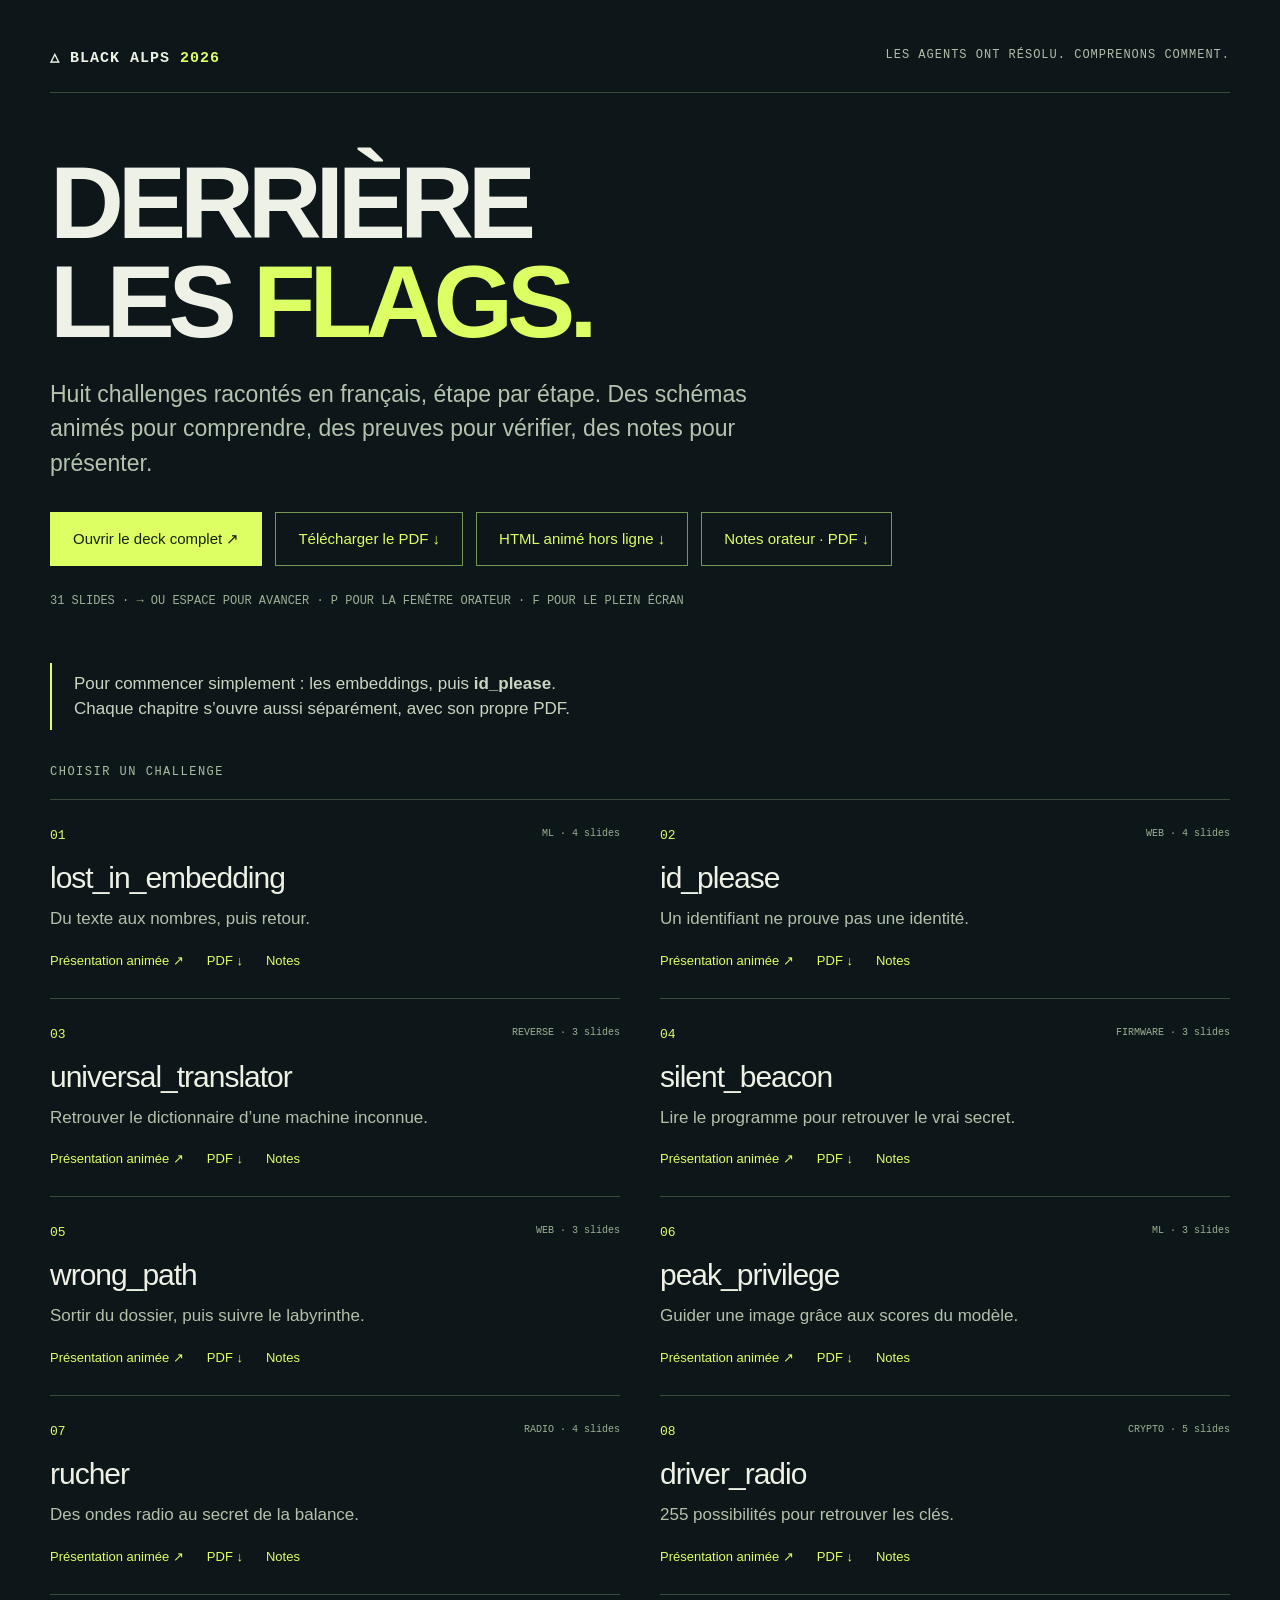
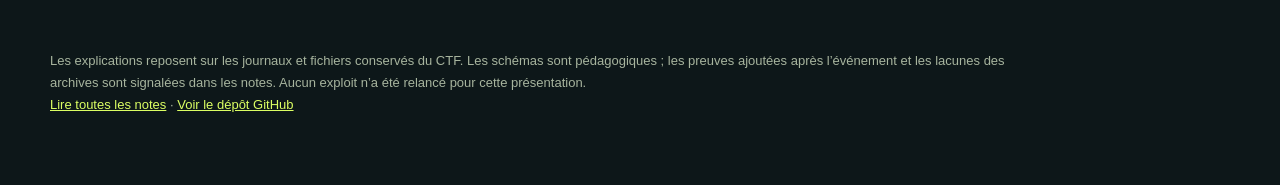
==== index.html @ a1603e73 "Add French animated CTF presentations and PDF exports Assisted-by: codex-auto-review, low, codex" ====
<!doctype html><html lang="fr"><head><meta charset="utf-8"><meta name="viewport" content="width=device-width,initial-scale=1"><meta name="description" content="Huit challenges Black Alps 2026 expliqués en français. Présentations animées, PDF et notes orateur."><title>Derrière les flags — Black Alps 2026</title><style>
:root{color-scheme:dark;font-family:-apple-system,BlinkMacSystemFont,"Helvetica Neue",Arial,sans-serif;color:#edf1e6;background:#0d1719}*{box-sizing:border-box}body{margin:0}main{max-width:1300px;margin:auto;padding:48px 50px 70px}header{display:flex;justify-content:space-between;border-bottom:1px solid #3c493d;padding-bottom:25px;font:12px monospace;letter-spacing:1px;color:#b1bda9}.brand{font-weight:700;font-size:15px;color:#edf1e6}.brand b{color:#dcff63}h1{font-size:clamp(55px,8vw,112px);line-height:.97;letter-spacing:-.06em;margin:60px 0 25px;max-width:1000px}h1 em{font-style:normal;color:#dcff63}.intro{font-size:23px;line-height:1.5;color:#b5c2ae;max-width:750px}.actions{display:flex;gap:13px;flex-wrap:wrap;margin:32px 0 25px}.actions a{border:1px solid #769754;padding:17px 22px;text-decoration:none;color:#dcff63;font-size:15px}.actions a:first-child{background:#dcff63;color:#162014;border-color:#dcff63}.hint{font:12px/1.8 monospace;color:#9fae97;margin:20px 0 50px}.section-label{font:12px monospace;letter-spacing:1.5px;color:#abbda0;padding-bottom:20px;border-bottom:1px solid #3c493d}.chapters{display:grid;grid-template-columns:1fr 1fr;gap:0 40px}.chapters article{padding:28px 0 30px;border-bottom:1px solid #3c493d}.num{font:13px monospace;color:#dcff63;display:flex;justify-content:space-between}.num span{font-size:10px;color:#9eaf93}h2{font-size:30px;font-weight:500;letter-spacing:-1px;margin:18px 0 12px}article p{font-size:17px;line-height:1.4;color:#b3c0aa;margin:0 0 22px}.links{display:flex;gap:23px;flex-wrap:wrap}.links a{font-size:13px;color:#dcff63;text-decoration:none}.links a:hover{text-decoration:underline}a:focus-visible{outline:2px solid #dcff63;outline-offset:6px}footer{margin-top:55px;color:#a7b49e;font-size:13px;line-height:1.7;max-width:1000px}footer a{color:#dcff63}.callout{border-left:2px solid #dcff63;padding:8px 0 8px 22px;font-size:17px;line-height:1.5;color:#c9d5c0;margin-bottom:35px}@media(max-width:720px){main{padding:30px 23px}.chapters{grid-template-columns:1fr}header>span:last-child{display:none}h1{margin-top:45px}.intro{font-size:20px}h2{font-size:27px}}
</style></head><body><main><header><span class="brand">△ BLACK ALPS <b>2026</b></span><span>LES AGENTS ONT RÉSOLU. COMPRENONS COMMENT.</span></header><h1>DERRIÈRE<br>LES <em>FLAGS.</em></h1><p class="intro">Huit challenges racontés en français, étape par étape. Des schémas animés pour comprendre, des preuves pour vérifier, des notes pour présenter.</p><div class="actions"><a href="presentation.html">Ouvrir le deck complet ↗</a><a href="downloads/Black-Alps-2026.pdf">Télécharger le PDF ↓</a><a href="downloads/Black-Alps-2026.html" download>HTML animé hors ligne ↓</a><a href="downloads/Notes-orateur.pdf">Notes orateur · PDF ↓</a></div><p class="hint">31 SLIDES · → OU ESPACE POUR AVANCER · P POUR LA FENÊTRE ORATEUR · F POUR LE PLEIN ÉCRAN</p><div class="callout">Pour commencer simplement : les embeddings, puis <strong>id_please</strong>.<br>Chaque chapitre s’ouvre aussi séparément, avec son propre PDF.</div><div class="section-label">CHOISIR UN CHALLENGE</div><div class="chapters"><article><div class="num">01<span>ML · 4 slides</span></div><h2>lost_in_embedding</h2><p>Du texte aux nombres, puis retour.</p><div class="links"><a href="chapters/lost_in_embedding.html">Présentation animée ↗</a><a href="chapters/lost_in_embedding.pdf">PDF ↓</a><a href="notes.html#slide-2">Notes</a></div></article><article><div class="num">02<span>WEB · 4 slides</span></div><h2>id_please</h2><p>Un identifiant ne prouve pas une identité.</p><div class="links"><a href="chapters/id_please.html">Présentation animée ↗</a><a href="chapters/id_please.pdf">PDF ↓</a><a href="notes.html#slide-6">Notes</a></div></article><article><div class="num">03<span>REVERSE · 3 slides</span></div><h2>universal_translator</h2><p>Retrouver le dictionnaire d’une machine inconnue.</p><div class="links"><a href="chapters/universal_translator.html">Présentation animée ↗</a><a href="chapters/universal_translator.pdf">PDF ↓</a><a href="notes.html#slide-10">Notes</a></div></article><article><div class="num">04<span>FIRMWARE · 3 slides</span></div><h2>silent_beacon</h2><p>Lire le programme pour retrouver le vrai secret.</p><div class="links"><a href="chapters/silent_beacon.html">Présentation animée ↗</a><a href="chapters/silent_beacon.pdf">PDF ↓</a><a href="notes.html#slide-13">Notes</a></div></article><article><div class="num">05<span>WEB · 3 slides</span></div><h2>wrong_path</h2><p>Sortir du dossier, puis suivre le labyrinthe.</p><div class="links"><a href="chapters/wrong_path.html">Présentation animée ↗</a><a href="chapters/wrong_path.pdf">PDF ↓</a><a href="notes.html#slide-16">Notes</a></div></article><article><div class="num">06<span>ML · 3 slides</span></div><h2>peak_privilege</h2><p>Guider une image grâce aux scores du modèle.</p><div class="links"><a href="chapters/peak_privilege.html">Présentation animée ↗</a><a href="chapters/peak_privilege.pdf">PDF ↓</a><a href="notes.html#slide-19">Notes</a></div></article><article><div class="num">07<span>RADIO · 4 slides</span></div><h2>rucher</h2><p>Des ondes radio au secret de la balance.</p><div class="links"><a href="chapters/rucher.html">Présentation animée ↗</a><a href="chapters/rucher.pdf">PDF ↓</a><a href="notes.html#slide-22">Notes</a></div></article><article><div class="num">08<span>CRYPTO · 5 slides</span></div><h2>driver_radio</h2><p>255 possibilités pour retrouver les clés.</p><div class="links"><a href="chapters/driver_radio.html">Présentation animée ↗</a><a href="chapters/driver_radio.pdf">PDF ↓</a><a href="notes.html#slide-26">Notes</a></div></article></div><footer>Les explications reposent sur les journaux et fichiers conservés du CTF. Les schémas sont pédagogiques ; les preuves ajoutées après l’événement et les lacunes des archives sont signalées dans les notes. Aucun exploit n’a été relancé pour cette présentation.<br><a href="notes.html">Lire toutes les notes</a> · <a href="https://github.com/NoeBerdoz/blackalps_2026_writeups">Voir le dépôt GitHub</a></footer></main></body></html>
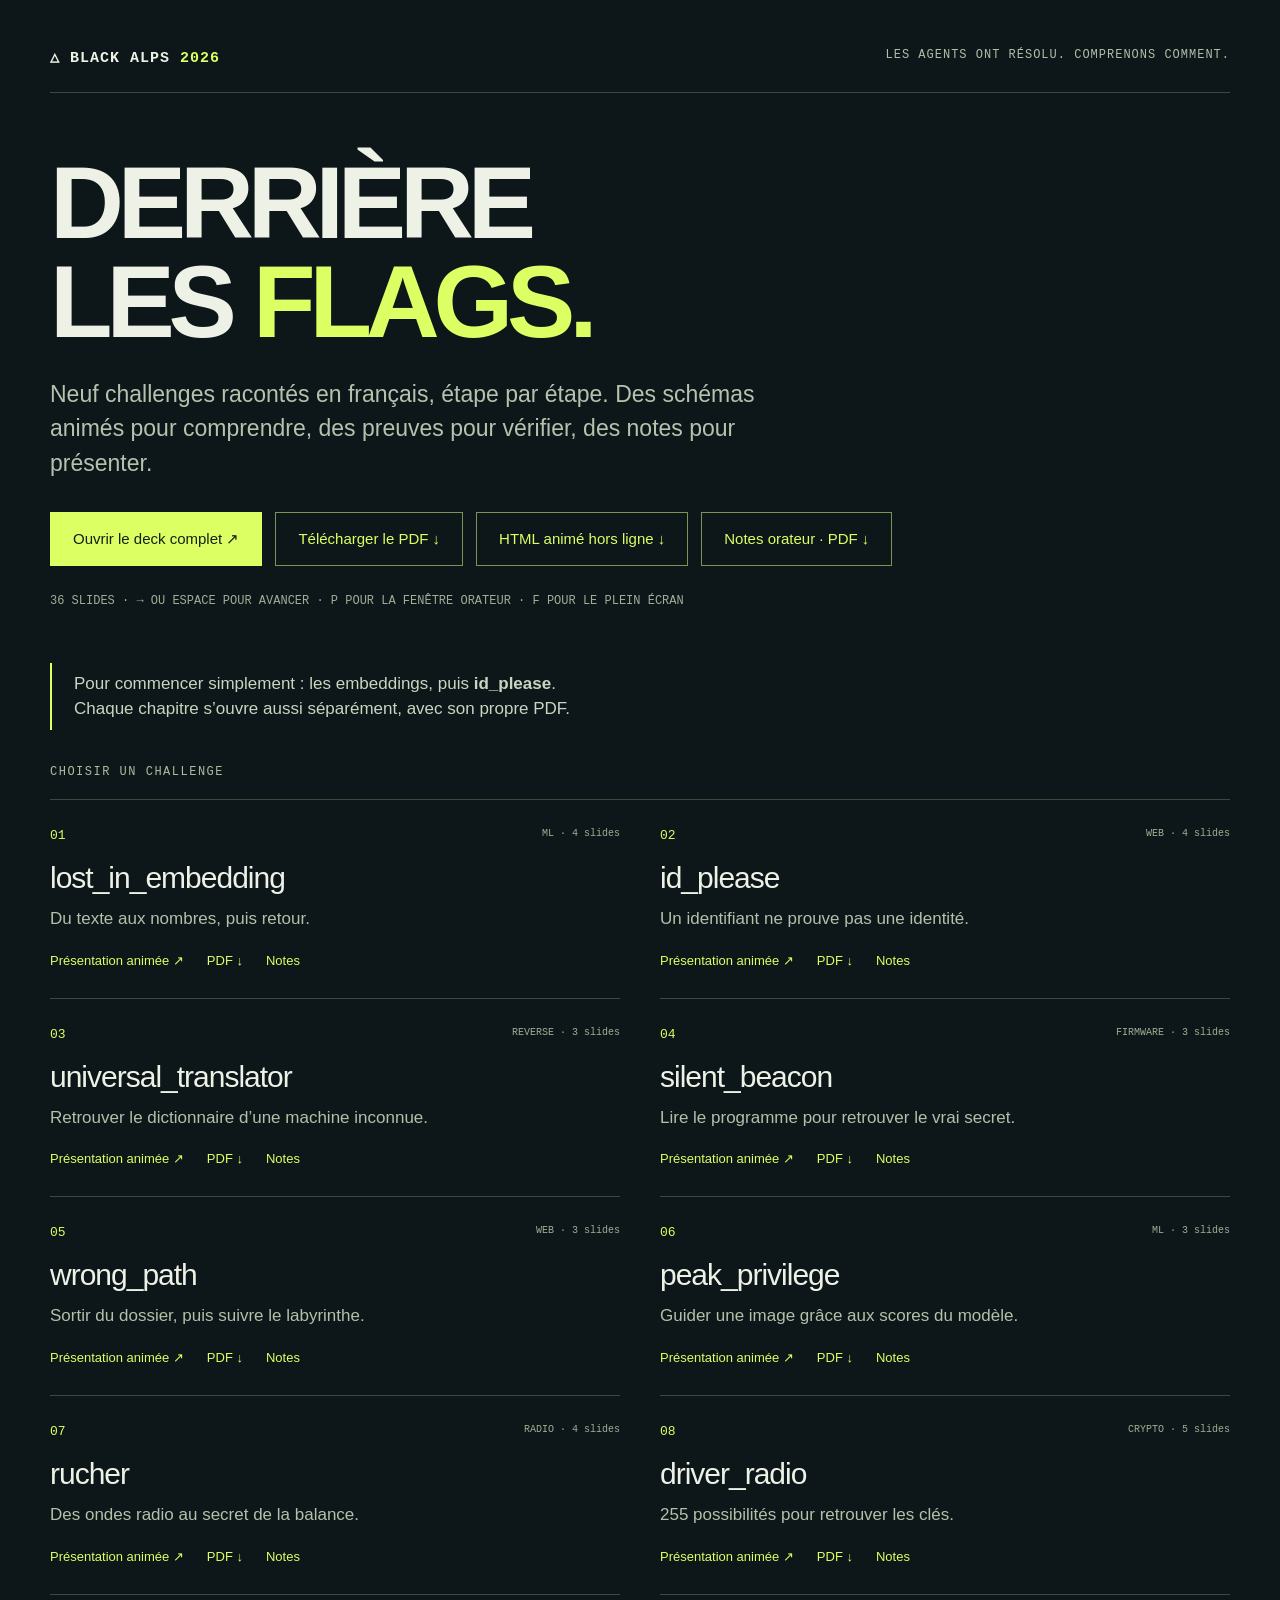
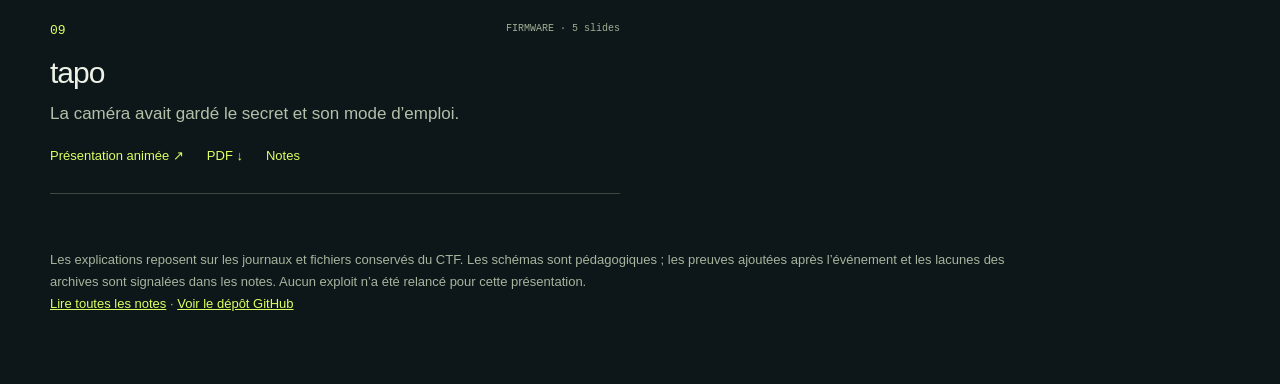
==== commit 97532ae7: "Add a concise illustrated Tapo chapter with PDF and speaker notes Assisted-by: codex-auto-review, lo" ====
--- a/index.html
+++ b/index.html
@@ -1,3 +1,3 @@
-<!doctype html><html lang="fr"><head><meta charset="utf-8"><meta name="viewport" content="width=device-width,initial-scale=1"><meta name="description" content="Huit challenges Black Alps 2026 expliqués en français. Présentations animées, PDF et notes orateur."><title>Derrière les flags — Black Alps 2026</title><style>
+<!doctype html><html lang="fr"><head><meta charset="utf-8"><meta name="viewport" content="width=device-width,initial-scale=1"><meta name="description" content="Neuf challenges Black Alps 2026 expliqués en français. Présentations animées, PDF et notes orateur."><title>Derrière les flags — Black Alps 2026</title><style>
 :root{color-scheme:dark;font-family:-apple-system,BlinkMacSystemFont,"Helvetica Neue",Arial,sans-serif;color:#edf1e6;background:#0d1719}*{box-sizing:border-box}body{margin:0}main{max-width:1300px;margin:auto;padding:48px 50px 70px}header{display:flex;justify-content:space-between;border-bottom:1px solid #3c493d;padding-bottom:25px;font:12px monospace;letter-spacing:1px;color:#b1bda9}.brand{font-weight:700;font-size:15px;color:#edf1e6}.brand b{color:#dcff63}h1{font-size:clamp(55px,8vw,112px);line-height:.97;letter-spacing:-.06em;margin:60px 0 25px;max-width:1000px}h1 em{font-style:normal;color:#dcff63}.intro{font-size:23px;line-height:1.5;color:#b5c2ae;max-width:750px}.actions{display:flex;gap:13px;flex-wrap:wrap;margin:32px 0 25px}.actions a{border:1px solid #769754;padding:17px 22px;text-decoration:none;color:#dcff63;font-size:15px}.actions a:first-child{background:#dcff63;color:#162014;border-color:#dcff63}.hint{font:12px/1.8 monospace;color:#9fae97;margin:20px 0 50px}.section-label{font:12px monospace;letter-spacing:1.5px;color:#abbda0;padding-bottom:20px;border-bottom:1px solid #3c493d}.chapters{display:grid;grid-template-columns:1fr 1fr;gap:0 40px}.chapters article{padding:28px 0 30px;border-bottom:1px solid #3c493d}.num{font:13px monospace;color:#dcff63;display:flex;justify-content:space-between}.num span{font-size:10px;color:#9eaf93}h2{font-size:30px;font-weight:500;letter-spacing:-1px;margin:18px 0 12px}article p{font-size:17px;line-height:1.4;color:#b3c0aa;margin:0 0 22px}.links{display:flex;gap:23px;flex-wrap:wrap}.links a{font-size:13px;color:#dcff63;text-decoration:none}.links a:hover{text-decoration:underline}a:focus-visible{outline:2px solid #dcff63;outline-offset:6px}footer{margin-top:55px;color:#a7b49e;font-size:13px;line-height:1.7;max-width:1000px}footer a{color:#dcff63}.callout{border-left:2px solid #dcff63;padding:8px 0 8px 22px;font-size:17px;line-height:1.5;color:#c9d5c0;margin-bottom:35px}@media(max-width:720px){main{padding:30px 23px}.chapters{grid-template-columns:1fr}header>span:last-child{display:none}h1{margin-top:45px}.intro{font-size:20px}h2{font-size:27px}}
-</style></head><body><main><header><span class="brand">△ BLACK ALPS <b>2026</b></span><span>LES AGENTS ONT RÉSOLU. COMPRENONS COMMENT.</span></header><h1>DERRIÈRE<br>LES <em>FLAGS.</em></h1><p class="intro">Huit challenges racontés en français, étape par étape. Des schémas animés pour comprendre, des preuves pour vérifier, des notes pour présenter.</p><div class="actions"><a href="presentation.html">Ouvrir le deck complet ↗</a><a href="downloads/Black-Alps-2026.pdf">Télécharger le PDF ↓</a><a href="downloads/Black-Alps-2026.html" download>HTML animé hors ligne ↓</a><a href="downloads/Notes-orateur.pdf">Notes orateur · PDF ↓</a></div><p class="hint">31 SLIDES · → OU ESPACE POUR AVANCER · P POUR LA FENÊTRE ORATEUR · F POUR LE PLEIN ÉCRAN</p><div class="callout">Pour commencer simplement : les embeddings, puis <strong>id_please</strong>.<br>Chaque chapitre s’ouvre aussi séparément, avec son propre PDF.</div><div class="section-label">CHOISIR UN CHALLENGE</div><div class="chapters"><article><div class="num">01<span>ML · 4 slides</span></div><h2>lost_in_embedding</h2><p>Du texte aux nombres, puis retour.</p><div class="links"><a href="chapters/lost_in_embedding.html">Présentation animée ↗</a><a href="chapters/lost_in_embedding.pdf">PDF ↓</a><a href="notes.html#slide-2">Notes</a></div></article><article><div class="num">02<span>WEB · 4 slides</span></div><h2>id_please</h2><p>Un identifiant ne prouve pas une identité.</p><div class="links"><a href="chapters/id_please.html">Présentation animée ↗</a><a href="chapters/id_please.pdf">PDF ↓</a><a href="notes.html#slide-6">Notes</a></div></article><article><div class="num">03<span>REVERSE · 3 slides</span></div><h2>universal_translator</h2><p>Retrouver le dictionnaire d’une machine inconnue.</p><div class="links"><a href="chapters/universal_translator.html">Présentation animée ↗</a><a href="chapters/universal_translator.pdf">PDF ↓</a><a href="notes.html#slide-10">Notes</a></div></article><article><div class="num">04<span>FIRMWARE · 3 slides</span></div><h2>silent_beacon</h2><p>Lire le programme pour retrouver le vrai secret.</p><div class="links"><a href="chapters/silent_beacon.html">Présentation animée ↗</a><a href="chapters/silent_beacon.pdf">PDF ↓</a><a href="notes.html#slide-13">Notes</a></div></article><article><div class="num">05<span>WEB · 3 slides</span></div><h2>wrong_path</h2><p>Sortir du dossier, puis suivre le labyrinthe.</p><div class="links"><a href="chapters/wrong_path.html">Présentation animée ↗</a><a href="chapters/wrong_path.pdf">PDF ↓</a><a href="notes.html#slide-16">Notes</a></div></article><article><div class="num">06<span>ML · 3 slides</span></div><h2>peak_privilege</h2><p>Guider une image grâce aux scores du modèle.</p><div class="links"><a href="chapters/peak_privilege.html">Présentation animée ↗</a><a href="chapters/peak_privilege.pdf">PDF ↓</a><a href="notes.html#slide-19">Notes</a></div></article><article><div class="num">07<span>RADIO · 4 slides</span></div><h2>rucher</h2><p>Des ondes radio au secret de la balance.</p><div class="links"><a href="chapters/rucher.html">Présentation animée ↗</a><a href="chapters/rucher.pdf">PDF ↓</a><a href="notes.html#slide-22">Notes</a></div></article><article><div class="num">08<span>CRYPTO · 5 slides</span></div><h2>driver_radio</h2><p>255 possibilités pour retrouver les clés.</p><div class="links"><a href="chapters/driver_radio.html">Présentation animée ↗</a><a href="chapters/driver_radio.pdf">PDF ↓</a><a href="notes.html#slide-26">Notes</a></div></article></div><footer>Les explications reposent sur les journaux et fichiers conservés du CTF. Les schémas sont pédagogiques ; les preuves ajoutées après l’événement et les lacunes des archives sont signalées dans les notes. Aucun exploit n’a été relancé pour cette présentation.<br><a href="notes.html">Lire toutes les notes</a> · <a href="https://github.com/NoeBerdoz/blackalps_2026_writeups">Voir le dépôt GitHub</a></footer></main></body></html>+</style></head><body><main><header><span class="brand">△ BLACK ALPS <b>2026</b></span><span>LES AGENTS ONT RÉSOLU. COMPRENONS COMMENT.</span></header><h1>DERRIÈRE<br>LES <em>FLAGS.</em></h1><p class="intro">Neuf challenges racontés en français, étape par étape. Des schémas animés pour comprendre, des preuves pour vérifier, des notes pour présenter.</p><div class="actions"><a href="presentation.html">Ouvrir le deck complet ↗</a><a href="downloads/Black-Alps-2026.pdf">Télécharger le PDF ↓</a><a href="downloads/Black-Alps-2026.html" download>HTML animé hors ligne ↓</a><a href="downloads/Notes-orateur.pdf">Notes orateur · PDF ↓</a></div><p class="hint">36 SLIDES · → OU ESPACE POUR AVANCER · P POUR LA FENÊTRE ORATEUR · F POUR LE PLEIN ÉCRAN</p><div class="callout">Pour commencer simplement : les embeddings, puis <strong>id_please</strong>.<br>Chaque chapitre s’ouvre aussi séparément, avec son propre PDF.</div><div class="section-label">CHOISIR UN CHALLENGE</div><div class="chapters"><article><div class="num">01<span>ML · 4 slides</span></div><h2>lost_in_embedding</h2><p>Du texte aux nombres, puis retour.</p><div class="links"><a href="chapters/lost_in_embedding.html">Présentation animée ↗</a><a href="chapters/lost_in_embedding.pdf">PDF ↓</a><a href="notes.html#slide-2">Notes</a></div></article><article><div class="num">02<span>WEB · 4 slides</span></div><h2>id_please</h2><p>Un identifiant ne prouve pas une identité.</p><div class="links"><a href="chapters/id_please.html">Présentation animée ↗</a><a href="chapters/id_please.pdf">PDF ↓</a><a href="notes.html#slide-6">Notes</a></div></article><article><div class="num">03<span>REVERSE · 3 slides</span></div><h2>universal_translator</h2><p>Retrouver le dictionnaire d’une machine inconnue.</p><div class="links"><a href="chapters/universal_translator.html">Présentation animée ↗</a><a href="chapters/universal_translator.pdf">PDF ↓</a><a href="notes.html#slide-10">Notes</a></div></article><article><div class="num">04<span>FIRMWARE · 3 slides</span></div><h2>silent_beacon</h2><p>Lire le programme pour retrouver le vrai secret.</p><div class="links"><a href="chapters/silent_beacon.html">Présentation animée ↗</a><a href="chapters/silent_beacon.pdf">PDF ↓</a><a href="notes.html#slide-13">Notes</a></div></article><article><div class="num">05<span>WEB · 3 slides</span></div><h2>wrong_path</h2><p>Sortir du dossier, puis suivre le labyrinthe.</p><div class="links"><a href="chapters/wrong_path.html">Présentation animée ↗</a><a href="chapters/wrong_path.pdf">PDF ↓</a><a href="notes.html#slide-16">Notes</a></div></article><article><div class="num">06<span>ML · 3 slides</span></div><h2>peak_privilege</h2><p>Guider une image grâce aux scores du modèle.</p><div class="links"><a href="chapters/peak_privilege.html">Présentation animée ↗</a><a href="chapters/peak_privilege.pdf">PDF ↓</a><a href="notes.html#slide-19">Notes</a></div></article><article><div class="num">07<span>RADIO · 4 slides</span></div><h2>rucher</h2><p>Des ondes radio au secret de la balance.</p><div class="links"><a href="chapters/rucher.html">Présentation animée ↗</a><a href="chapters/rucher.pdf">PDF ↓</a><a href="notes.html#slide-22">Notes</a></div></article><article><div class="num">08<span>CRYPTO · 5 slides</span></div><h2>driver_radio</h2><p>255 possibilités pour retrouver les clés.</p><div class="links"><a href="chapters/driver_radio.html">Présentation animée ↗</a><a href="chapters/driver_radio.pdf">PDF ↓</a><a href="notes.html#slide-26">Notes</a></div></article><article><div class="num">09<span>FIRMWARE · 5 slides</span></div><h2>tapo</h2><p>La caméra avait gardé le secret et son mode d’emploi.</p><div class="links"><a href="chapters/tapo.html">Présentation animée ↗</a><a href="chapters/tapo.pdf">PDF ↓</a><a href="notes.html#slide-31">Notes</a></div></article></div><footer>Les explications reposent sur les journaux et fichiers conservés du CTF. Les schémas sont pédagogiques ; les preuves ajoutées après l’événement et les lacunes des archives sont signalées dans les notes. Aucun exploit n’a été relancé pour cette présentation.<br><a href="notes.html">Lire toutes les notes</a> · <a href="https://github.com/NoeBerdoz/blackalps_2026_writeups">Voir le dépôt GitHub</a></footer></main></body></html>
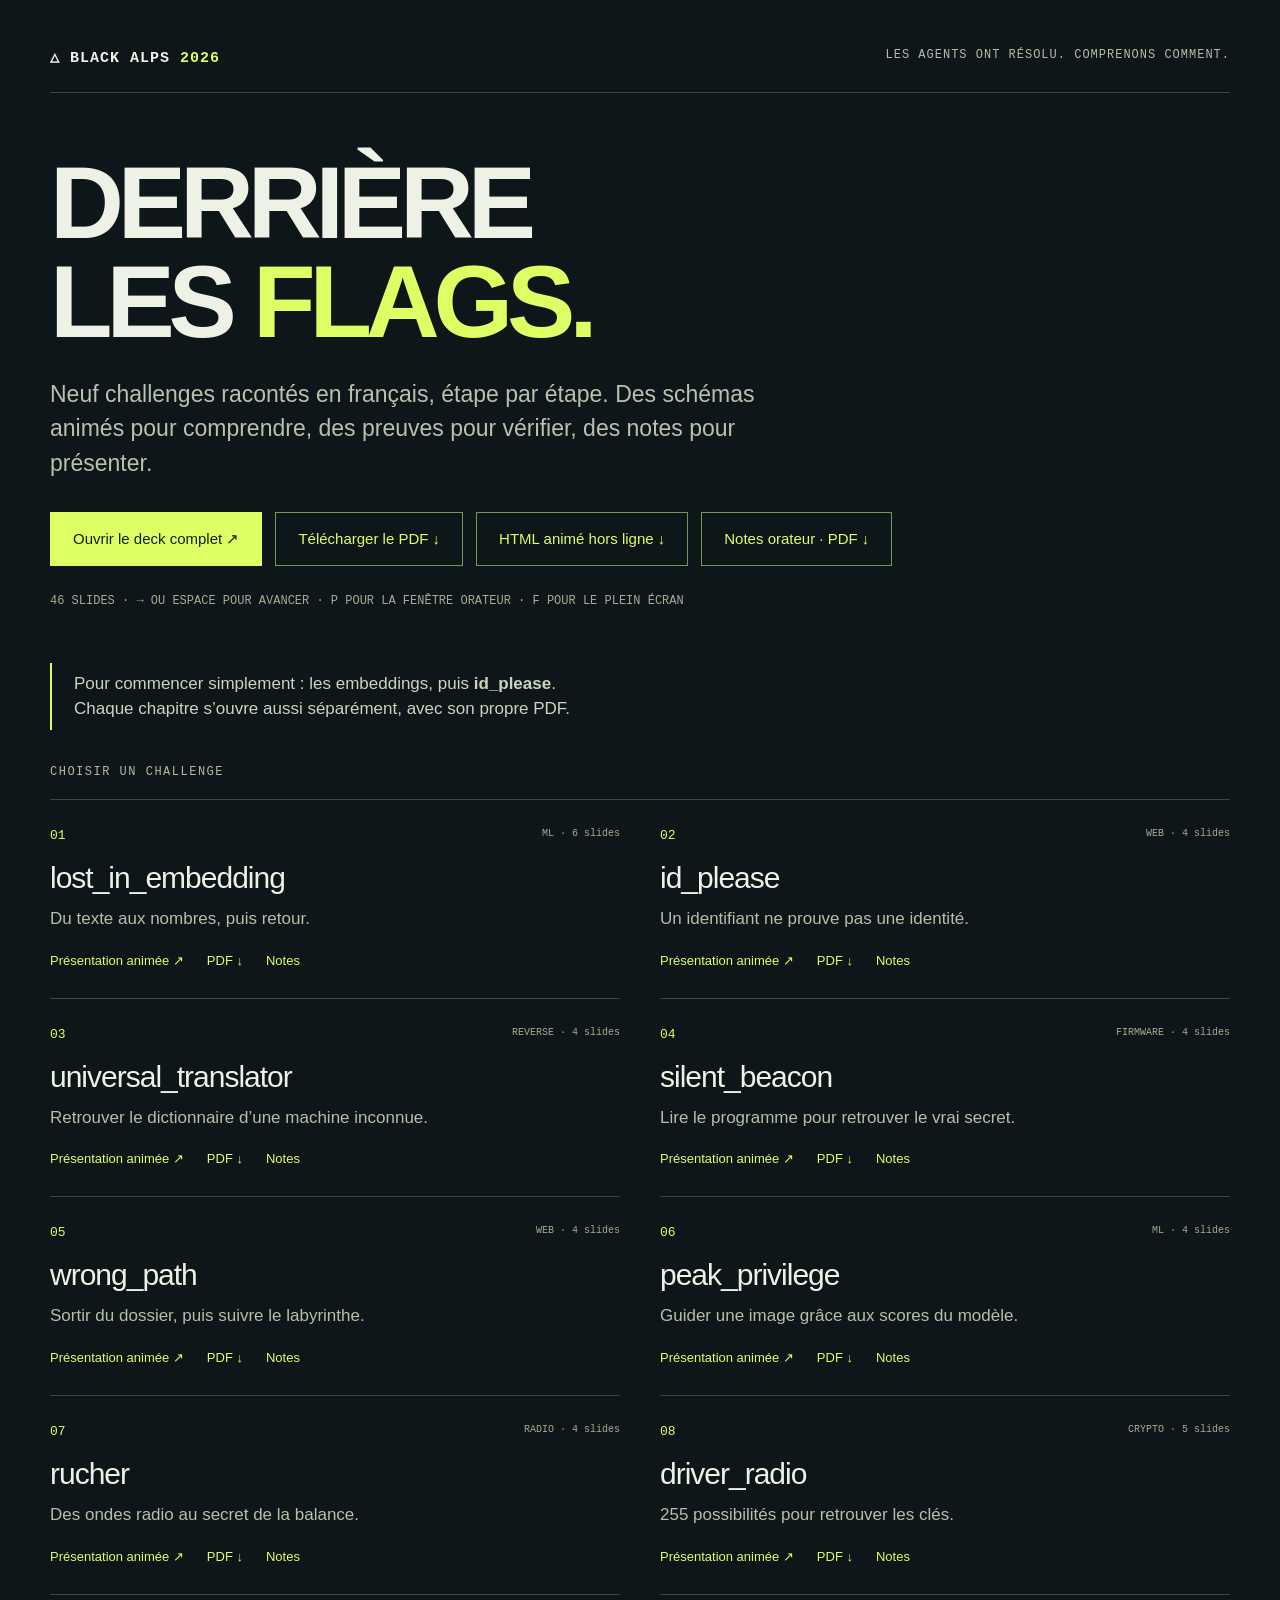
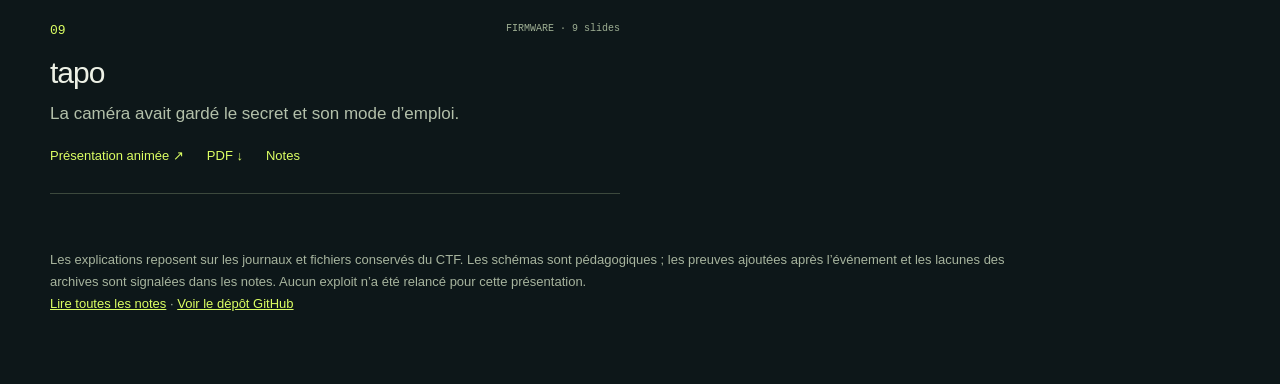
==== commit cd03d713: "Expand all challenges into illustrated animated write-ups Assisted-by: codex-auto-review, low, codex" ====
--- a/index.html
+++ b/index.html
@@ -1,3 +1,3 @@
 <!doctype html><html lang="fr"><head><meta charset="utf-8"><meta name="viewport" content="width=device-width,initial-scale=1"><meta name="description" content="Neuf challenges Black Alps 2026 expliqués en français. Présentations animées, PDF et notes orateur."><title>Derrière les flags — Black Alps 2026</title><style>
 :root{color-scheme:dark;font-family:-apple-system,BlinkMacSystemFont,"Helvetica Neue",Arial,sans-serif;color:#edf1e6;background:#0d1719}*{box-sizing:border-box}body{margin:0}main{max-width:1300px;margin:auto;padding:48px 50px 70px}header{display:flex;justify-content:space-between;border-bottom:1px solid #3c493d;padding-bottom:25px;font:12px monospace;letter-spacing:1px;color:#b1bda9}.brand{font-weight:700;font-size:15px;color:#edf1e6}.brand b{color:#dcff63}h1{font-size:clamp(55px,8vw,112px);line-height:.97;letter-spacing:-.06em;margin:60px 0 25px;max-width:1000px}h1 em{font-style:normal;color:#dcff63}.intro{font-size:23px;line-height:1.5;color:#b5c2ae;max-width:750px}.actions{display:flex;gap:13px;flex-wrap:wrap;margin:32px 0 25px}.actions a{border:1px solid #769754;padding:17px 22px;text-decoration:none;color:#dcff63;font-size:15px}.actions a:first-child{background:#dcff63;color:#162014;border-color:#dcff63}.hint{font:12px/1.8 monospace;color:#9fae97;margin:20px 0 50px}.section-label{font:12px monospace;letter-spacing:1.5px;color:#abbda0;padding-bottom:20px;border-bottom:1px solid #3c493d}.chapters{display:grid;grid-template-columns:1fr 1fr;gap:0 40px}.chapters article{padding:28px 0 30px;border-bottom:1px solid #3c493d}.num{font:13px monospace;color:#dcff63;display:flex;justify-content:space-between}.num span{font-size:10px;color:#9eaf93}h2{font-size:30px;font-weight:500;letter-spacing:-1px;margin:18px 0 12px}article p{font-size:17px;line-height:1.4;color:#b3c0aa;margin:0 0 22px}.links{display:flex;gap:23px;flex-wrap:wrap}.links a{font-size:13px;color:#dcff63;text-decoration:none}.links a:hover{text-decoration:underline}a:focus-visible{outline:2px solid #dcff63;outline-offset:6px}footer{margin-top:55px;color:#a7b49e;font-size:13px;line-height:1.7;max-width:1000px}footer a{color:#dcff63}.callout{border-left:2px solid #dcff63;padding:8px 0 8px 22px;font-size:17px;line-height:1.5;color:#c9d5c0;margin-bottom:35px}@media(max-width:720px){main{padding:30px 23px}.chapters{grid-template-columns:1fr}header>span:last-child{display:none}h1{margin-top:45px}.intro{font-size:20px}h2{font-size:27px}}
-</style></head><body><main><header><span class="brand">△ BLACK ALPS <b>2026</b></span><span>LES AGENTS ONT RÉSOLU. COMPRENONS COMMENT.</span></header><h1>DERRIÈRE<br>LES <em>FLAGS.</em></h1><p class="intro">Neuf challenges racontés en français, étape par étape. Des schémas animés pour comprendre, des preuves pour vérifier, des notes pour présenter.</p><div class="actions"><a href="presentation.html">Ouvrir le deck complet ↗</a><a href="downloads/Black-Alps-2026.pdf">Télécharger le PDF ↓</a><a href="downloads/Black-Alps-2026.html" download>HTML animé hors ligne ↓</a><a href="downloads/Notes-orateur.pdf">Notes orateur · PDF ↓</a></div><p class="hint">36 SLIDES · → OU ESPACE POUR AVANCER · P POUR LA FENÊTRE ORATEUR · F POUR LE PLEIN ÉCRAN</p><div class="callout">Pour commencer simplement : les embeddings, puis <strong>id_please</strong>.<br>Chaque chapitre s’ouvre aussi séparément, avec son propre PDF.</div><div class="section-label">CHOISIR UN CHALLENGE</div><div class="chapters"><article><div class="num">01<span>ML · 4 slides</span></div><h2>lost_in_embedding</h2><p>Du texte aux nombres, puis retour.</p><div class="links"><a href="chapters/lost_in_embedding.html">Présentation animée ↗</a><a href="chapters/lost_in_embedding.pdf">PDF ↓</a><a href="notes.html#slide-2">Notes</a></div></article><article><div class="num">02<span>WEB · 4 slides</span></div><h2>id_please</h2><p>Un identifiant ne prouve pas une identité.</p><div class="links"><a href="chapters/id_please.html">Présentation animée ↗</a><a href="chapters/id_please.pdf">PDF ↓</a><a href="notes.html#slide-6">Notes</a></div></article><article><div class="num">03<span>REVERSE · 3 slides</span></div><h2>universal_translator</h2><p>Retrouver le dictionnaire d’une machine inconnue.</p><div class="links"><a href="chapters/universal_translator.html">Présentation animée ↗</a><a href="chapters/universal_translator.pdf">PDF ↓</a><a href="notes.html#slide-10">Notes</a></div></article><article><div class="num">04<span>FIRMWARE · 3 slides</span></div><h2>silent_beacon</h2><p>Lire le programme pour retrouver le vrai secret.</p><div class="links"><a href="chapters/silent_beacon.html">Présentation animée ↗</a><a href="chapters/silent_beacon.pdf">PDF ↓</a><a href="notes.html#slide-13">Notes</a></div></article><article><div class="num">05<span>WEB · 3 slides</span></div><h2>wrong_path</h2><p>Sortir du dossier, puis suivre le labyrinthe.</p><div class="links"><a href="chapters/wrong_path.html">Présentation animée ↗</a><a href="chapters/wrong_path.pdf">PDF ↓</a><a href="notes.html#slide-16">Notes</a></div></article><article><div class="num">06<span>ML · 3 slides</span></div><h2>peak_privilege</h2><p>Guider une image grâce aux scores du modèle.</p><div class="links"><a href="chapters/peak_privilege.html">Présentation animée ↗</a><a href="chapters/peak_privilege.pdf">PDF ↓</a><a href="notes.html#slide-19">Notes</a></div></article><article><div class="num">07<span>RADIO · 4 slides</span></div><h2>rucher</h2><p>Des ondes radio au secret de la balance.</p><div class="links"><a href="chapters/rucher.html">Présentation animée ↗</a><a href="chapters/rucher.pdf">PDF ↓</a><a href="notes.html#slide-22">Notes</a></div></article><article><div class="num">08<span>CRYPTO · 5 slides</span></div><h2>driver_radio</h2><p>255 possibilités pour retrouver les clés.</p><div class="links"><a href="chapters/driver_radio.html">Présentation animée ↗</a><a href="chapters/driver_radio.pdf">PDF ↓</a><a href="notes.html#slide-26">Notes</a></div></article><article><div class="num">09<span>FIRMWARE · 5 slides</span></div><h2>tapo</h2><p>La caméra avait gardé le secret et son mode d’emploi.</p><div class="links"><a href="chapters/tapo.html">Présentation animée ↗</a><a href="chapters/tapo.pdf">PDF ↓</a><a href="notes.html#slide-31">Notes</a></div></article></div><footer>Les explications reposent sur les journaux et fichiers conservés du CTF. Les schémas sont pédagogiques ; les preuves ajoutées après l’événement et les lacunes des archives sont signalées dans les notes. Aucun exploit n’a été relancé pour cette présentation.<br><a href="notes.html">Lire toutes les notes</a> · <a href="https://github.com/NoeBerdoz/blackalps_2026_writeups">Voir le dépôt GitHub</a></footer></main></body></html>+</style></head><body><main><header><span class="brand">△ BLACK ALPS <b>2026</b></span><span>LES AGENTS ONT RÉSOLU. COMPRENONS COMMENT.</span></header><h1>DERRIÈRE<br>LES <em>FLAGS.</em></h1><p class="intro">Neuf challenges racontés en français, étape par étape. Des schémas animés pour comprendre, des preuves pour vérifier, des notes pour présenter.</p><div class="actions"><a href="presentation.html">Ouvrir le deck complet ↗</a><a href="downloads/Black-Alps-2026.pdf">Télécharger le PDF ↓</a><a href="downloads/Black-Alps-2026.html" download>HTML animé hors ligne ↓</a><a href="downloads/Notes-orateur.pdf">Notes orateur · PDF ↓</a></div><p class="hint">46 SLIDES · → OU ESPACE POUR AVANCER · P POUR LA FENÊTRE ORATEUR · F POUR LE PLEIN ÉCRAN</p><div class="callout">Pour commencer simplement : les embeddings, puis <strong>id_please</strong>.<br>Chaque chapitre s’ouvre aussi séparément, avec son propre PDF.</div><div class="section-label">CHOISIR UN CHALLENGE</div><div class="chapters"><article><div class="num">01<span>ML · 6 slides</span></div><h2>lost_in_embedding</h2><p>Du texte aux nombres, puis retour.</p><div class="links"><a href="chapters/lost_in_embedding.html">Présentation animée ↗</a><a href="chapters/lost_in_embedding.pdf">PDF ↓</a><a href="notes.html#slide-2">Notes</a></div></article><article><div class="num">02<span>WEB · 4 slides</span></div><h2>id_please</h2><p>Un identifiant ne prouve pas une identité.</p><div class="links"><a href="chapters/id_please.html">Présentation animée ↗</a><a href="chapters/id_please.pdf">PDF ↓</a><a href="notes.html#slide-8">Notes</a></div></article><article><div class="num">03<span>REVERSE · 4 slides</span></div><h2>universal_translator</h2><p>Retrouver le dictionnaire d’une machine inconnue.</p><div class="links"><a href="chapters/universal_translator.html">Présentation animée ↗</a><a href="chapters/universal_translator.pdf">PDF ↓</a><a href="notes.html#slide-12">Notes</a></div></article><article><div class="num">04<span>FIRMWARE · 4 slides</span></div><h2>silent_beacon</h2><p>Lire le programme pour retrouver le vrai secret.</p><div class="links"><a href="chapters/silent_beacon.html">Présentation animée ↗</a><a href="chapters/silent_beacon.pdf">PDF ↓</a><a href="notes.html#slide-16">Notes</a></div></article><article><div class="num">05<span>WEB · 4 slides</span></div><h2>wrong_path</h2><p>Sortir du dossier, puis suivre le labyrinthe.</p><div class="links"><a href="chapters/wrong_path.html">Présentation animée ↗</a><a href="chapters/wrong_path.pdf">PDF ↓</a><a href="notes.html#slide-20">Notes</a></div></article><article><div class="num">06<span>ML · 4 slides</span></div><h2>peak_privilege</h2><p>Guider une image grâce aux scores du modèle.</p><div class="links"><a href="chapters/peak_privilege.html">Présentation animée ↗</a><a href="chapters/peak_privilege.pdf">PDF ↓</a><a href="notes.html#slide-24">Notes</a></div></article><article><div class="num">07<span>RADIO · 4 slides</span></div><h2>rucher</h2><p>Des ondes radio au secret de la balance.</p><div class="links"><a href="chapters/rucher.html">Présentation animée ↗</a><a href="chapters/rucher.pdf">PDF ↓</a><a href="notes.html#slide-28">Notes</a></div></article><article><div class="num">08<span>CRYPTO · 5 slides</span></div><h2>driver_radio</h2><p>255 possibilités pour retrouver les clés.</p><div class="links"><a href="chapters/driver_radio.html">Présentation animée ↗</a><a href="chapters/driver_radio.pdf">PDF ↓</a><a href="notes.html#slide-32">Notes</a></div></article><article><div class="num">09<span>FIRMWARE · 9 slides</span></div><h2>tapo</h2><p>La caméra avait gardé le secret et son mode d’emploi.</p><div class="links"><a href="chapters/tapo.html">Présentation animée ↗</a><a href="chapters/tapo.pdf">PDF ↓</a><a href="notes.html#slide-37">Notes</a></div></article></div><footer>Les explications reposent sur les journaux et fichiers conservés du CTF. Les schémas sont pédagogiques ; les preuves ajoutées après l’événement et les lacunes des archives sont signalées dans les notes. Aucun exploit n’a été relancé pour cette présentation.<br><a href="notes.html">Lire toutes les notes</a> · <a href="https://github.com/NoeBerdoz/blackalps_2026_writeups">Voir le dépôt GitHub</a></footer></main></body></html>
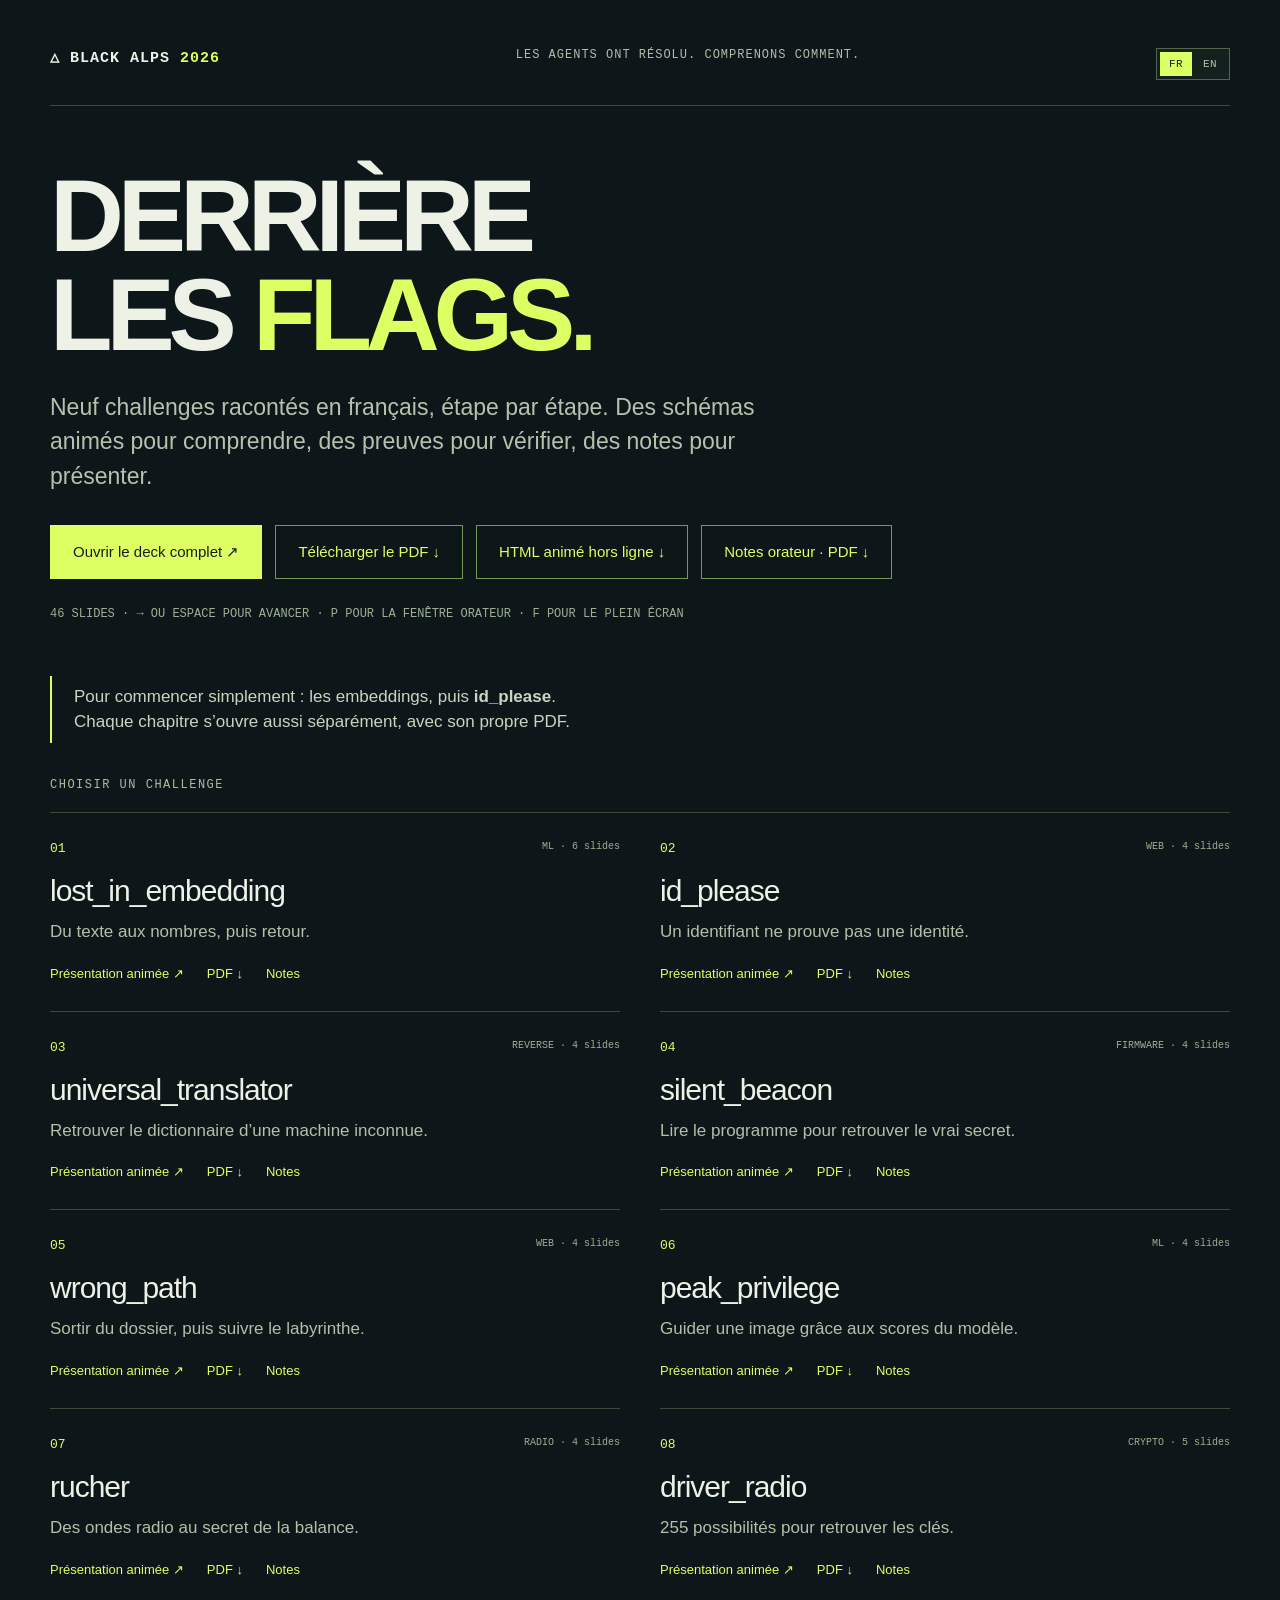
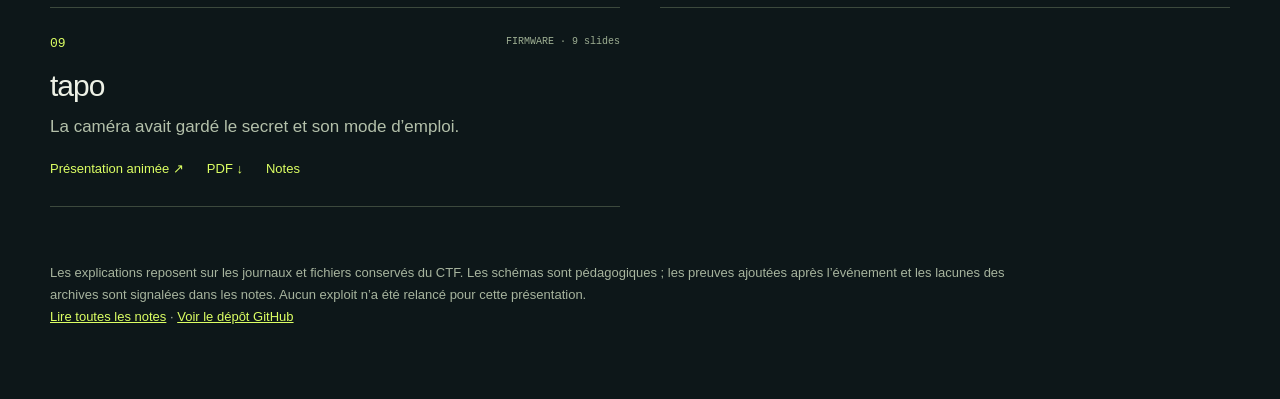
==== commit bfa8a53e: "Add French and English switching with translated notes and PDFs Assisted-by: gpt-6-astra, xhigh, cod" ====
--- a/index.html
+++ b/index.html
@@ -1,3 +1,4 @@
 <!doctype html><html lang="fr"><head><meta charset="utf-8"><meta name="viewport" content="width=device-width,initial-scale=1"><meta name="description" content="Neuf challenges Black Alps 2026 expliqués en français. Présentations animées, PDF et notes orateur."><title>Derrière les flags — Black Alps 2026</title><style>
 :root{color-scheme:dark;font-family:-apple-system,BlinkMacSystemFont,"Helvetica Neue",Arial,sans-serif;color:#edf1e6;background:#0d1719}*{box-sizing:border-box}body{margin:0}main{max-width:1300px;margin:auto;padding:48px 50px 70px}header{display:flex;justify-content:space-between;border-bottom:1px solid #3c493d;padding-bottom:25px;font:12px monospace;letter-spacing:1px;color:#b1bda9}.brand{font-weight:700;font-size:15px;color:#edf1e6}.brand b{color:#dcff63}h1{font-size:clamp(55px,8vw,112px);line-height:.97;letter-spacing:-.06em;margin:60px 0 25px;max-width:1000px}h1 em{font-style:normal;color:#dcff63}.intro{font-size:23px;line-height:1.5;color:#b5c2ae;max-width:750px}.actions{display:flex;gap:13px;flex-wrap:wrap;margin:32px 0 25px}.actions a{border:1px solid #769754;padding:17px 22px;text-decoration:none;color:#dcff63;font-size:15px}.actions a:first-child{background:#dcff63;color:#162014;border-color:#dcff63}.hint{font:12px/1.8 monospace;color:#9fae97;margin:20px 0 50px}.section-label{font:12px monospace;letter-spacing:1.5px;color:#abbda0;padding-bottom:20px;border-bottom:1px solid #3c493d}.chapters{display:grid;grid-template-columns:1fr 1fr;gap:0 40px}.chapters article{padding:28px 0 30px;border-bottom:1px solid #3c493d}.num{font:13px monospace;color:#dcff63;display:flex;justify-content:space-between}.num span{font-size:10px;color:#9eaf93}h2{font-size:30px;font-weight:500;letter-spacing:-1px;margin:18px 0 12px}article p{font-size:17px;line-height:1.4;color:#b3c0aa;margin:0 0 22px}.links{display:flex;gap:23px;flex-wrap:wrap}.links a{font-size:13px;color:#dcff63;text-decoration:none}.links a:hover{text-decoration:underline}a:focus-visible{outline:2px solid #dcff63;outline-offset:6px}footer{margin-top:55px;color:#a7b49e;font-size:13px;line-height:1.7;max-width:1000px}footer a{color:#dcff63}.callout{border-left:2px solid #dcff63;padding:8px 0 8px 22px;font-size:17px;line-height:1.5;color:#c9d5c0;margin-bottom:35px}@media(max-width:720px){main{padding:30px 23px}.chapters{grid-template-columns:1fr}header>span:last-child{display:none}h1{margin-top:45px}.intro{font-size:20px}h2{font-size:27px}}
-</style></head><body><main><header><span class="brand">△ BLACK ALPS <b>2026</b></span><span>LES AGENTS ONT RÉSOLU. COMPRENONS COMMENT.</span></header><h1>DERRIÈRE<br>LES <em>FLAGS.</em></h1><p class="intro">Neuf challenges racontés en français, étape par étape. Des schémas animés pour comprendre, des preuves pour vérifier, des notes pour présenter.</p><div class="actions"><a href="presentation.html">Ouvrir le deck complet ↗</a><a href="downloads/Black-Alps-2026.pdf">Télécharger le PDF ↓</a><a href="downloads/Black-Alps-2026.html" download>HTML animé hors ligne ↓</a><a href="downloads/Notes-orateur.pdf">Notes orateur · PDF ↓</a></div><p class="hint">46 SLIDES · → OU ESPACE POUR AVANCER · P POUR LA FENÊTRE ORATEUR · F POUR LE PLEIN ÉCRAN</p><div class="callout">Pour commencer simplement : les embeddings, puis <strong>id_please</strong>.<br>Chaque chapitre s’ouvre aussi séparément, avec son propre PDF.</div><div class="section-label">CHOISIR UN CHALLENGE</div><div class="chapters"><article><div class="num">01<span>ML · 6 slides</span></div><h2>lost_in_embedding</h2><p>Du texte aux nombres, puis retour.</p><div class="links"><a href="chapters/lost_in_embedding.html">Présentation animée ↗</a><a href="chapters/lost_in_embedding.pdf">PDF ↓</a><a href="notes.html#slide-2">Notes</a></div></article><article><div class="num">02<span>WEB · 4 slides</span></div><h2>id_please</h2><p>Un identifiant ne prouve pas une identité.</p><div class="links"><a href="chapters/id_please.html">Présentation animée ↗</a><a href="chapters/id_please.pdf">PDF ↓</a><a href="notes.html#slide-8">Notes</a></div></article><article><div class="num">03<span>REVERSE · 4 slides</span></div><h2>universal_translator</h2><p>Retrouver le dictionnaire d’une machine inconnue.</p><div class="links"><a href="chapters/universal_translator.html">Présentation animée ↗</a><a href="chapters/universal_translator.pdf">PDF ↓</a><a href="notes.html#slide-12">Notes</a></div></article><article><div class="num">04<span>FIRMWARE · 4 slides</span></div><h2>silent_beacon</h2><p>Lire le programme pour retrouver le vrai secret.</p><div class="links"><a href="chapters/silent_beacon.html">Présentation animée ↗</a><a href="chapters/silent_beacon.pdf">PDF ↓</a><a href="notes.html#slide-16">Notes</a></div></article><article><div class="num">05<span>WEB · 4 slides</span></div><h2>wrong_path</h2><p>Sortir du dossier, puis suivre le labyrinthe.</p><div class="links"><a href="chapters/wrong_path.html">Présentation animée ↗</a><a href="chapters/wrong_path.pdf">PDF ↓</a><a href="notes.html#slide-20">Notes</a></div></article><article><div class="num">06<span>ML · 4 slides</span></div><h2>peak_privilege</h2><p>Guider une image grâce aux scores du modèle.</p><div class="links"><a href="chapters/peak_privilege.html">Présentation animée ↗</a><a href="chapters/peak_privilege.pdf">PDF ↓</a><a href="notes.html#slide-24">Notes</a></div></article><article><div class="num">07<span>RADIO · 4 slides</span></div><h2>rucher</h2><p>Des ondes radio au secret de la balance.</p><div class="links"><a href="chapters/rucher.html">Présentation animée ↗</a><a href="chapters/rucher.pdf">PDF ↓</a><a href="notes.html#slide-28">Notes</a></div></article><article><div class="num">08<span>CRYPTO · 5 slides</span></div><h2>driver_radio</h2><p>255 possibilités pour retrouver les clés.</p><div class="links"><a href="chapters/driver_radio.html">Présentation animée ↗</a><a href="chapters/driver_radio.pdf">PDF ↓</a><a href="notes.html#slide-32">Notes</a></div></article><article><div class="num">09<span>FIRMWARE · 9 slides</span></div><h2>tapo</h2><p>La caméra avait gardé le secret et son mode d’emploi.</p><div class="links"><a href="chapters/tapo.html">Présentation animée ↗</a><a href="chapters/tapo.pdf">PDF ↓</a><a href="notes.html#slide-37">Notes</a></div></article></div><footer>Les explications reposent sur les journaux et fichiers conservés du CTF. Les schémas sont pédagogiques ; les preuves ajoutées après l’événement et les lacunes des archives sont signalées dans les notes. Aucun exploit n’a été relancé pour cette présentation.<br><a href="notes.html">Lire toutes les notes</a> · <a href="https://github.com/NoeBerdoz/blackalps_2026_writeups">Voir le dépôt GitHub</a></footer></main></body></html>+.language-switch{display:inline-flex;align-items:center;gap:2px;border:1px solid #53664b;padding:3px;background:#14201e;color:#b4c0ac;flex-shrink:0}.language-switch button{padding:6px 9px!important;font:11px monospace!important;letter-spacing:.4px;border:0;cursor:pointer;background:transparent;color:#b4c0ac}.language-switch button[aria-pressed="true"]{background:#dcff63;color:#14201e!important}.language-switch button:focus-visible{outline:2px solid #dcff63;outline-offset:3px}.language-switch button:hover{color:#dcff63}#language-switch{margin-right:4px}html[lang="en"] .teaching h2{font-size:64px}html[lang="en"] .lesson-band>span{font-size:11px}html[lang="en"] .slide-top>.mono{letter-spacing:1px}@media(max-width:700px){.controls{gap:4px}.controls-left,.controls-right{gap:4px}.language-switch button{padding:6px 7px!important}.controls #notes-btn{padding-left:3px;padding-right:3px}}@media print{.language-switch{display:none!important}}
+header{gap:25px}@media(max-width:720px){header>span:nth-child(2){display:none}}</style></head><body><main><header><span class="brand">△ BLACK ALPS <b>2026</b></span><span>LES AGENTS ONT RÉSOLU. COMPRENONS COMMENT.</span><div class="language-switch" role="group" aria-label="Langue de la présentation"><button type="button" data-language="fr" lang="fr" aria-pressed="true">FR</button><button type="button" data-language="en" lang="en" aria-pressed="false">EN</button></div></header><h1>DERRIÈRE<br>LES <em>FLAGS.</em></h1><p class="intro">Neuf challenges racontés en français, étape par étape. Des schémas animés pour comprendre, des preuves pour vérifier, des notes pour présenter.</p><div class="actions"><a href="presentation.html">Ouvrir le deck complet ↗</a><a href="downloads/Black-Alps-2026.pdf">Télécharger le PDF ↓</a><a href="downloads/Black-Alps-2026.html" download>HTML animé hors ligne ↓</a><a href="downloads/Notes-orateur.pdf">Notes orateur · PDF ↓</a></div><p class="hint">46 SLIDES · → OU ESPACE POUR AVANCER · P POUR LA FENÊTRE ORATEUR · F POUR LE PLEIN ÉCRAN</p><div class="callout">Pour commencer simplement : les embeddings, puis <strong>id_please</strong>.<br>Chaque chapitre s’ouvre aussi séparément, avec son propre PDF.</div><div class="section-label">CHOISIR UN CHALLENGE</div><div class="chapters"><article><div class="num">01<span>ML · 6 slides</span></div><h2>lost_in_embedding</h2><p>Du texte aux nombres, puis retour.</p><div class="links"><a href="chapters/lost_in_embedding.html">Présentation animée ↗</a><a href="chapters/lost_in_embedding.pdf">PDF ↓</a><a href="notes.html#slide-2">Notes</a></div></article><article><div class="num">02<span>WEB · 4 slides</span></div><h2>id_please</h2><p>Un identifiant ne prouve pas une identité.</p><div class="links"><a href="chapters/id_please.html">Présentation animée ↗</a><a href="chapters/id_please.pdf">PDF ↓</a><a href="notes.html#slide-8">Notes</a></div></article><article><div class="num">03<span>REVERSE · 4 slides</span></div><h2>universal_translator</h2><p>Retrouver le dictionnaire d’une machine inconnue.</p><div class="links"><a href="chapters/universal_translator.html">Présentation animée ↗</a><a href="chapters/universal_translator.pdf">PDF ↓</a><a href="notes.html#slide-12">Notes</a></div></article><article><div class="num">04<span>FIRMWARE · 4 slides</span></div><h2>silent_beacon</h2><p>Lire le programme pour retrouver le vrai secret.</p><div class="links"><a href="chapters/silent_beacon.html">Présentation animée ↗</a><a href="chapters/silent_beacon.pdf">PDF ↓</a><a href="notes.html#slide-16">Notes</a></div></article><article><div class="num">05<span>WEB · 4 slides</span></div><h2>wrong_path</h2><p>Sortir du dossier, puis suivre le labyrinthe.</p><div class="links"><a href="chapters/wrong_path.html">Présentation animée ↗</a><a href="chapters/wrong_path.pdf">PDF ↓</a><a href="notes.html#slide-20">Notes</a></div></article><article><div class="num">06<span>ML · 4 slides</span></div><h2>peak_privilege</h2><p>Guider une image grâce aux scores du modèle.</p><div class="links"><a href="chapters/peak_privilege.html">Présentation animée ↗</a><a href="chapters/peak_privilege.pdf">PDF ↓</a><a href="notes.html#slide-24">Notes</a></div></article><article><div class="num">07<span>RADIO · 4 slides</span></div><h2>rucher</h2><p>Des ondes radio au secret de la balance.</p><div class="links"><a href="chapters/rucher.html">Présentation animée ↗</a><a href="chapters/rucher.pdf">PDF ↓</a><a href="notes.html#slide-28">Notes</a></div></article><article><div class="num">08<span>CRYPTO · 5 slides</span></div><h2>driver_radio</h2><p>255 possibilités pour retrouver les clés.</p><div class="links"><a href="chapters/driver_radio.html">Présentation animée ↗</a><a href="chapters/driver_radio.pdf">PDF ↓</a><a href="notes.html#slide-32">Notes</a></div></article><article><div class="num">09<span>FIRMWARE · 9 slides</span></div><h2>tapo</h2><p>La caméra avait gardé le secret et son mode d’emploi.</p><div class="links"><a href="chapters/tapo.html">Présentation animée ↗</a><a href="chapters/tapo.pdf">PDF ↓</a><a href="notes.html#slide-37">Notes</a></div></article></div><footer>Les explications reposent sur les journaux et fichiers conservés du CTF. Les schémas sont pédagogiques ; les preuves ajoutées après l’événement et les lacunes des archives sont signalées dans les notes. Aucun exploit n’a été relancé pour cette présentation.<br><a href="notes.html">Lire toutes les notes</a> · <a href="https://github.com/NoeBerdoz/blackalps_2026_writeups">Voir le dépôt GitHub</a></footer></main><script src="translations.js"></script><script src="i18n.js"></script></body></html>
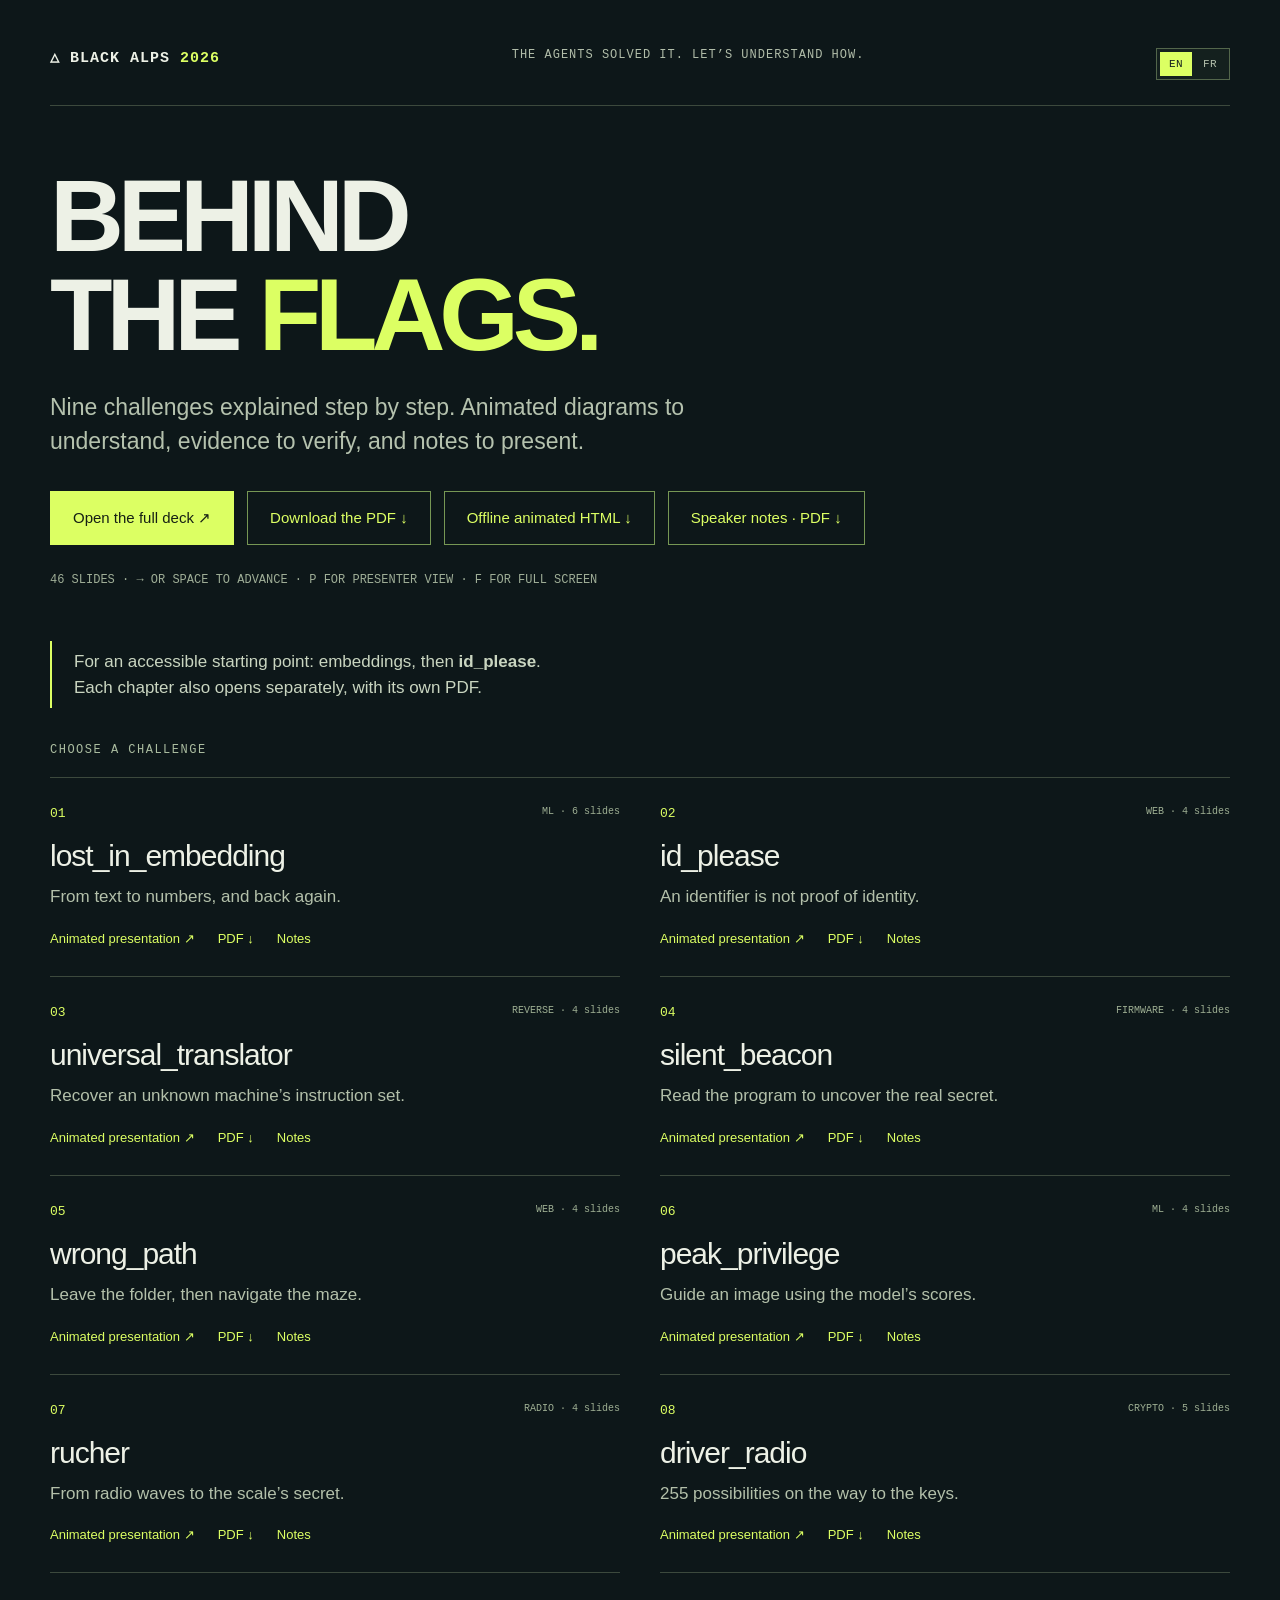
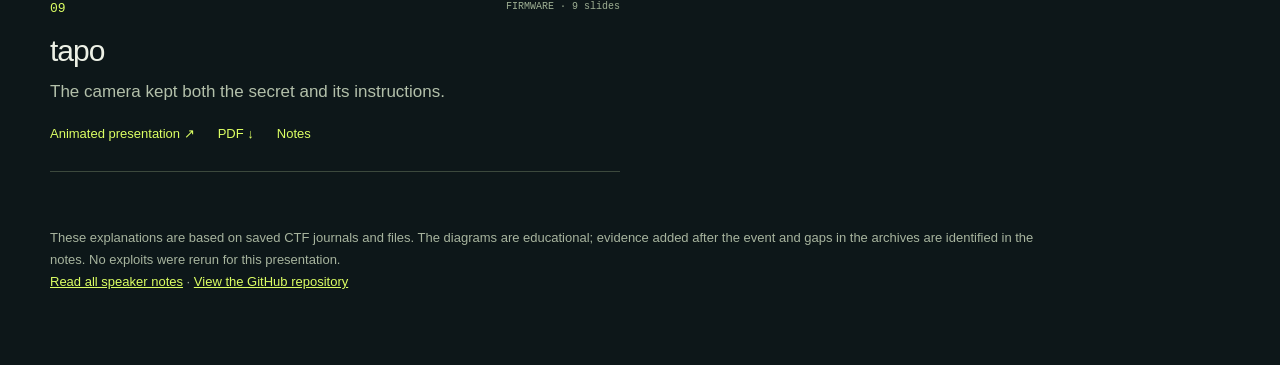
==== commit 8ba9d10d: "Make English the native language and default for all presentations Assisted-by: gpt-6-astra, xhigh, " ====
--- a/index.html
+++ b/index.html
@@ -1,4 +1,4 @@
-<!doctype html><html lang="fr"><head><meta charset="utf-8"><meta name="viewport" content="width=device-width,initial-scale=1"><meta name="description" content="Neuf challenges Black Alps 2026 expliqués en français. Présentations animées, PDF et notes orateur."><title>Derrière les flags — Black Alps 2026</title><style>
+<!doctype html><html lang="en"><head><meta charset="utf-8"><meta name="viewport" content="width=device-width,initial-scale=1"><meta name="description" content="Nine Black Alps 2026 challenges explained in English. Animated presentations, PDFs and speaker notes."><title>Behind the Flags — Black Alps 2026</title><style>
 :root{color-scheme:dark;font-family:-apple-system,BlinkMacSystemFont,"Helvetica Neue",Arial,sans-serif;color:#edf1e6;background:#0d1719}*{box-sizing:border-box}body{margin:0}main{max-width:1300px;margin:auto;padding:48px 50px 70px}header{display:flex;justify-content:space-between;border-bottom:1px solid #3c493d;padding-bottom:25px;font:12px monospace;letter-spacing:1px;color:#b1bda9}.brand{font-weight:700;font-size:15px;color:#edf1e6}.brand b{color:#dcff63}h1{font-size:clamp(55px,8vw,112px);line-height:.97;letter-spacing:-.06em;margin:60px 0 25px;max-width:1000px}h1 em{font-style:normal;color:#dcff63}.intro{font-size:23px;line-height:1.5;color:#b5c2ae;max-width:750px}.actions{display:flex;gap:13px;flex-wrap:wrap;margin:32px 0 25px}.actions a{border:1px solid #769754;padding:17px 22px;text-decoration:none;color:#dcff63;font-size:15px}.actions a:first-child{background:#dcff63;color:#162014;border-color:#dcff63}.hint{font:12px/1.8 monospace;color:#9fae97;margin:20px 0 50px}.section-label{font:12px monospace;letter-spacing:1.5px;color:#abbda0;padding-bottom:20px;border-bottom:1px solid #3c493d}.chapters{display:grid;grid-template-columns:1fr 1fr;gap:0 40px}.chapters article{padding:28px 0 30px;border-bottom:1px solid #3c493d}.num{font:13px monospace;color:#dcff63;display:flex;justify-content:space-between}.num span{font-size:10px;color:#9eaf93}h2{font-size:30px;font-weight:500;letter-spacing:-1px;margin:18px 0 12px}article p{font-size:17px;line-height:1.4;color:#b3c0aa;margin:0 0 22px}.links{display:flex;gap:23px;flex-wrap:wrap}.links a{font-size:13px;color:#dcff63;text-decoration:none}.links a:hover{text-decoration:underline}a:focus-visible{outline:2px solid #dcff63;outline-offset:6px}footer{margin-top:55px;color:#a7b49e;font-size:13px;line-height:1.7;max-width:1000px}footer a{color:#dcff63}.callout{border-left:2px solid #dcff63;padding:8px 0 8px 22px;font-size:17px;line-height:1.5;color:#c9d5c0;margin-bottom:35px}@media(max-width:720px){main{padding:30px 23px}.chapters{grid-template-columns:1fr}header>span:last-child{display:none}h1{margin-top:45px}.intro{font-size:20px}h2{font-size:27px}}
 .language-switch{display:inline-flex;align-items:center;gap:2px;border:1px solid #53664b;padding:3px;background:#14201e;color:#b4c0ac;flex-shrink:0}.language-switch button{padding:6px 9px!important;font:11px monospace!important;letter-spacing:.4px;border:0;cursor:pointer;background:transparent;color:#b4c0ac}.language-switch button[aria-pressed="true"]{background:#dcff63;color:#14201e!important}.language-switch button:focus-visible{outline:2px solid #dcff63;outline-offset:3px}.language-switch button:hover{color:#dcff63}#language-switch{margin-right:4px}html[lang="en"] .teaching h2{font-size:64px}html[lang="en"] .lesson-band>span{font-size:11px}html[lang="en"] .slide-top>.mono{letter-spacing:1px}@media(max-width:700px){.controls{gap:4px}.controls-left,.controls-right{gap:4px}.language-switch button{padding:6px 7px!important}.controls #notes-btn{padding-left:3px;padding-right:3px}}@media print{.language-switch{display:none!important}}
-header{gap:25px}@media(max-width:720px){header>span:nth-child(2){display:none}}</style></head><body><main><header><span class="brand">△ BLACK ALPS <b>2026</b></span><span>LES AGENTS ONT RÉSOLU. COMPRENONS COMMENT.</span><div class="language-switch" role="group" aria-label="Langue de la présentation"><button type="button" data-language="fr" lang="fr" aria-pressed="true">FR</button><button type="button" data-language="en" lang="en" aria-pressed="false">EN</button></div></header><h1>DERRIÈRE<br>LES <em>FLAGS.</em></h1><p class="intro">Neuf challenges racontés en français, étape par étape. Des schémas animés pour comprendre, des preuves pour vérifier, des notes pour présenter.</p><div class="actions"><a href="presentation.html">Ouvrir le deck complet ↗</a><a href="downloads/Black-Alps-2026.pdf">Télécharger le PDF ↓</a><a href="downloads/Black-Alps-2026.html" download>HTML animé hors ligne ↓</a><a href="downloads/Notes-orateur.pdf">Notes orateur · PDF ↓</a></div><p class="hint">46 SLIDES · → OU ESPACE POUR AVANCER · P POUR LA FENÊTRE ORATEUR · F POUR LE PLEIN ÉCRAN</p><div class="callout">Pour commencer simplement : les embeddings, puis <strong>id_please</strong>.<br>Chaque chapitre s’ouvre aussi séparément, avec son propre PDF.</div><div class="section-label">CHOISIR UN CHALLENGE</div><div class="chapters"><article><div class="num">01<span>ML · 6 slides</span></div><h2>lost_in_embedding</h2><p>Du texte aux nombres, puis retour.</p><div class="links"><a href="chapters/lost_in_embedding.html">Présentation animée ↗</a><a href="chapters/lost_in_embedding.pdf">PDF ↓</a><a href="notes.html#slide-2">Notes</a></div></article><article><div class="num">02<span>WEB · 4 slides</span></div><h2>id_please</h2><p>Un identifiant ne prouve pas une identité.</p><div class="links"><a href="chapters/id_please.html">Présentation animée ↗</a><a href="chapters/id_please.pdf">PDF ↓</a><a href="notes.html#slide-8">Notes</a></div></article><article><div class="num">03<span>REVERSE · 4 slides</span></div><h2>universal_translator</h2><p>Retrouver le dictionnaire d’une machine inconnue.</p><div class="links"><a href="chapters/universal_translator.html">Présentation animée ↗</a><a href="chapters/universal_translator.pdf">PDF ↓</a><a href="notes.html#slide-12">Notes</a></div></article><article><div class="num">04<span>FIRMWARE · 4 slides</span></div><h2>silent_beacon</h2><p>Lire le programme pour retrouver le vrai secret.</p><div class="links"><a href="chapters/silent_beacon.html">Présentation animée ↗</a><a href="chapters/silent_beacon.pdf">PDF ↓</a><a href="notes.html#slide-16">Notes</a></div></article><article><div class="num">05<span>WEB · 4 slides</span></div><h2>wrong_path</h2><p>Sortir du dossier, puis suivre le labyrinthe.</p><div class="links"><a href="chapters/wrong_path.html">Présentation animée ↗</a><a href="chapters/wrong_path.pdf">PDF ↓</a><a href="notes.html#slide-20">Notes</a></div></article><article><div class="num">06<span>ML · 4 slides</span></div><h2>peak_privilege</h2><p>Guider une image grâce aux scores du modèle.</p><div class="links"><a href="chapters/peak_privilege.html">Présentation animée ↗</a><a href="chapters/peak_privilege.pdf">PDF ↓</a><a href="notes.html#slide-24">Notes</a></div></article><article><div class="num">07<span>RADIO · 4 slides</span></div><h2>rucher</h2><p>Des ondes radio au secret de la balance.</p><div class="links"><a href="chapters/rucher.html">Présentation animée ↗</a><a href="chapters/rucher.pdf">PDF ↓</a><a href="notes.html#slide-28">Notes</a></div></article><article><div class="num">08<span>CRYPTO · 5 slides</span></div><h2>driver_radio</h2><p>255 possibilités pour retrouver les clés.</p><div class="links"><a href="chapters/driver_radio.html">Présentation animée ↗</a><a href="chapters/driver_radio.pdf">PDF ↓</a><a href="notes.html#slide-32">Notes</a></div></article><article><div class="num">09<span>FIRMWARE · 9 slides</span></div><h2>tapo</h2><p>La caméra avait gardé le secret et son mode d’emploi.</p><div class="links"><a href="chapters/tapo.html">Présentation animée ↗</a><a href="chapters/tapo.pdf">PDF ↓</a><a href="notes.html#slide-37">Notes</a></div></article></div><footer>Les explications reposent sur les journaux et fichiers conservés du CTF. Les schémas sont pédagogiques ; les preuves ajoutées après l’événement et les lacunes des archives sont signalées dans les notes. Aucun exploit n’a été relancé pour cette présentation.<br><a href="notes.html">Lire toutes les notes</a> · <a href="https://github.com/NoeBerdoz/blackalps_2026_writeups">Voir le dépôt GitHub</a></footer></main><script src="translations.js"></script><script src="i18n.js"></script></body></html>+header{gap:25px}@media(max-width:720px){header>span:nth-child(2){display:none}}</style></head><body><main><header><span class="brand">△ BLACK ALPS <b>2026</b></span><span>THE AGENTS SOLVED IT. LET’S UNDERSTAND HOW.</span><div class="language-switch" role="group" aria-label="Presentation language"><button type="button" data-language="en" lang="en" aria-pressed="true">EN</button><button type="button" data-language="fr" lang="fr" aria-pressed="false">FR</button></div></header><h1>BEHIND<br>THE <em>FLAGS.</em></h1><p class="intro">Nine challenges explained step by step. Animated diagrams to understand, evidence to verify, and notes to present.</p><div class="actions"><a href="presentation.html">Open the full deck ↗</a><a href="downloads/Black-Alps-2026.pdf">Download the PDF ↓</a><a href="downloads/Black-Alps-2026.html" download>Offline animated HTML ↓</a><a href="downloads/Notes-orateur.pdf">Speaker notes · PDF ↓</a></div><p class="hint">46 SLIDES · → OR SPACE TO ADVANCE · P FOR PRESENTER VIEW · F FOR FULL SCREEN</p><div class="callout">For an accessible starting point: embeddings, then <strong>id_please</strong>.<br>Each chapter also opens separately, with its own PDF.</div><div class="section-label">CHOOSE A CHALLENGE</div><div class="chapters"><article><div class="num">01<span>ML · 6 slides</span></div><h2>lost_in_embedding</h2><p>From text to numbers, and back again.</p><div class="links"><a href="chapters/lost_in_embedding.html">Animated presentation ↗</a><a href="chapters/lost_in_embedding.pdf">PDF ↓</a><a href="notes.html#slide-2">Notes</a></div></article><article><div class="num">02<span>WEB · 4 slides</span></div><h2>id_please</h2><p>An identifier is not proof of identity.</p><div class="links"><a href="chapters/id_please.html">Animated presentation ↗</a><a href="chapters/id_please.pdf">PDF ↓</a><a href="notes.html#slide-8">Notes</a></div></article><article><div class="num">03<span>REVERSE · 4 slides</span></div><h2>universal_translator</h2><p>Recover an unknown machine’s instruction set.</p><div class="links"><a href="chapters/universal_translator.html">Animated presentation ↗</a><a href="chapters/universal_translator.pdf">PDF ↓</a><a href="notes.html#slide-12">Notes</a></div></article><article><div class="num">04<span>FIRMWARE · 4 slides</span></div><h2>silent_beacon</h2><p>Read the program to uncover the real secret.</p><div class="links"><a href="chapters/silent_beacon.html">Animated presentation ↗</a><a href="chapters/silent_beacon.pdf">PDF ↓</a><a href="notes.html#slide-16">Notes</a></div></article><article><div class="num">05<span>WEB · 4 slides</span></div><h2>wrong_path</h2><p>Leave the folder, then navigate the maze.</p><div class="links"><a href="chapters/wrong_path.html">Animated presentation ↗</a><a href="chapters/wrong_path.pdf">PDF ↓</a><a href="notes.html#slide-20">Notes</a></div></article><article><div class="num">06<span>ML · 4 slides</span></div><h2>peak_privilege</h2><p>Guide an image using the model’s scores.</p><div class="links"><a href="chapters/peak_privilege.html">Animated presentation ↗</a><a href="chapters/peak_privilege.pdf">PDF ↓</a><a href="notes.html#slide-24">Notes</a></div></article><article><div class="num">07<span>RADIO · 4 slides</span></div><h2>rucher</h2><p>From radio waves to the scale’s secret.</p><div class="links"><a href="chapters/rucher.html">Animated presentation ↗</a><a href="chapters/rucher.pdf">PDF ↓</a><a href="notes.html#slide-28">Notes</a></div></article><article><div class="num">08<span>CRYPTO · 5 slides</span></div><h2>driver_radio</h2><p>255 possibilities on the way to the keys.</p><div class="links"><a href="chapters/driver_radio.html">Animated presentation ↗</a><a href="chapters/driver_radio.pdf">PDF ↓</a><a href="notes.html#slide-32">Notes</a></div></article><article><div class="num">09<span>FIRMWARE · 9 slides</span></div><h2>tapo</h2><p>The camera kept both the secret and its instructions.</p><div class="links"><a href="chapters/tapo.html">Animated presentation ↗</a><a href="chapters/tapo.pdf">PDF ↓</a><a href="notes.html#slide-37">Notes</a></div></article></div><footer>These explanations are based on saved CTF journals and files. The diagrams are educational; evidence added after the event and gaps in the archives are identified in the notes. No exploits were rerun for this presentation.<br><a href="notes.html">Read all speaker notes</a> · <a href="https://github.com/NoeBerdoz/blackalps_2026_writeups">View the GitHub repository</a></footer></main><script src="translations.js?v=718885109b69"></script><script src="i18n.js?v=9d32b64ad43f"></script></body></html>
